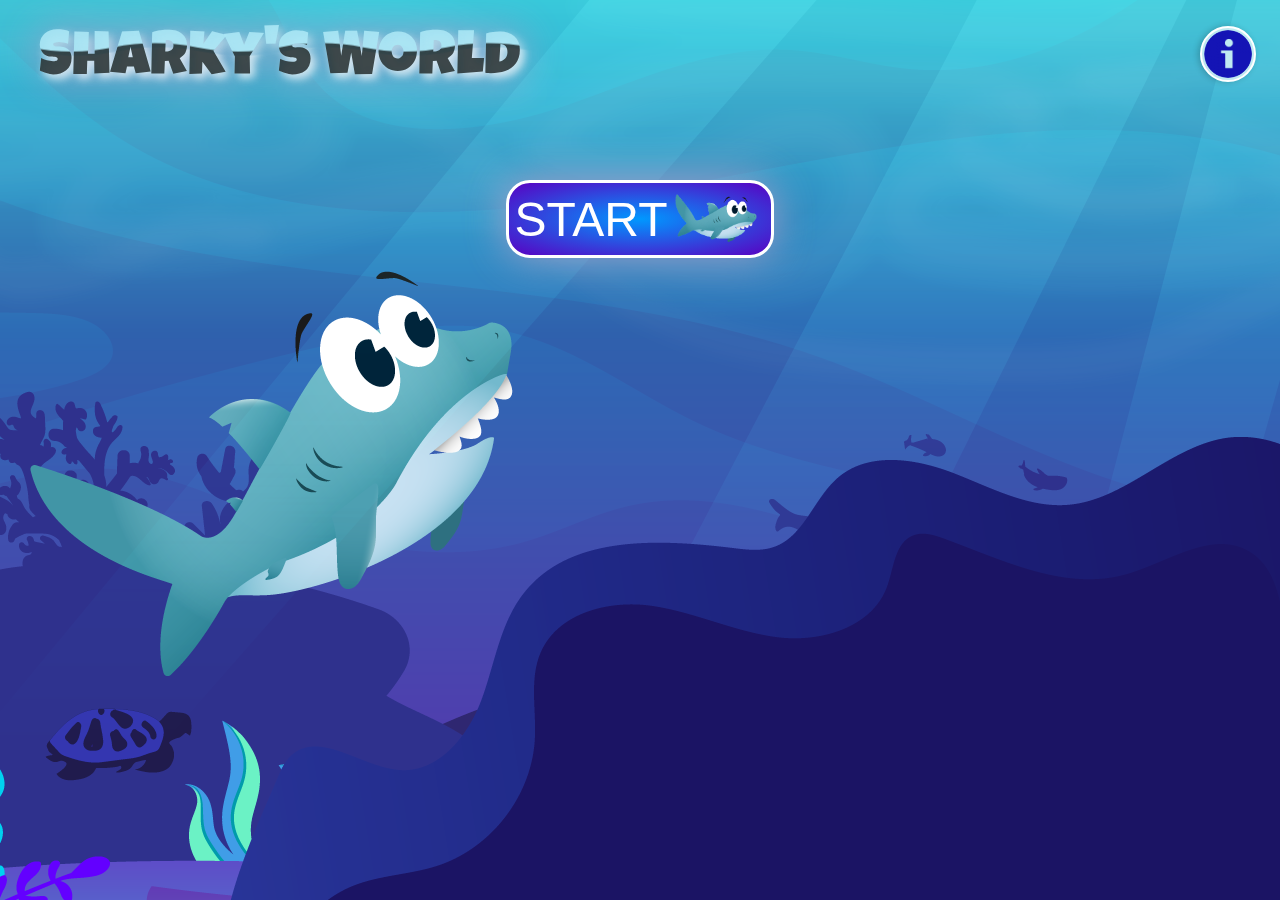
==== index.html @ f8c760bf "update" ====
<!DOCTYPE html>
<html lang="en">

<head>
    <meta charset="UTF-8">
    <meta http-equiv="X-UA-Compatible" content="IE=edge">
    <meta name="viewport" content="width=device-width, initial-scale=1.0">
    <title>Sharky</title>
    <!-- Style Libraries-->
    <link rel="stylesheet" href="./style.css">
    <!-- JSON -->
    <script src="./js/images_character.js"></script>
    <script src="./js/images_enemies.js"></script>
    <script src="./js/images_bar.js"></script>
    <!-- Models -->
    <script src="./models/drawable_object.class.js"></script>
    <script src="./models/moveble_object.class.js"></script>
    <script src="./models/statusbar_life.class.js"></script>
    <script src="./models/statusbar_coin.class.js"></script>
    <script src="./models/world.class.js"></script>
    <script src="./models/character.class.js"></script>
    <script src="./models/coins_object.class.js"></script>
    <script src="./models/keyboard.class.js"></script>
    <script src="./models/level.class.js"></script>
    <script src="./models/background_objects/background_object.class.js"></script>
    <script src="./models/background_objects/sunlight.class.js"></script>
    <script src="./models/background_objects/barrier_horizontal.class.js"></script>
    <script src="./models/background_objects/barrier_vertikal.class.js"></script>
    <script src="./models/enemies/fish_puffer_red.class.js"></script>
    <script src="./models/enemies/fish_puffer_green.class.js"></script>
    <script src="./models/enemies/jelly_dangerous.class.js"></script>
    <script src="./models/enemies/jelly_regular.class.js"></script>
    <script src="./models/enemies/endboss.class.js"></script>
    <script src="./models/bubble_object.class.js"></script>
    <script src="./models/life_object.class.js"></script>
    <!-- JavaScript Libraries -->
    <script src="./levels/level1.js"></script>
    <script src="./js/game.js"></script>
</head>

<body>
    <div id="start-page">
        <img onclick="RulesModal()" class="rules-img" src="./img/rules.png">
        <!-- HEADER ANIMATION -->
        <svg viewbox="0 0 300 20">
            <defs>
                <linearGradient id="gradient">
                    <stop color="#000" />
                </linearGradient>
                <pattern id="wave" x="0" y="-0.5" width="100%" height="100%" patternUnits="userSpaceOnUse">
                    <path id="wavePath" d="M-40 9 Q-30 7 -20 9 T0 9 T20 9 T40 9 T60 9 T80 9 T100 9 T120 9 V20 H-40z"
                        mask="url(#mask)" fill="url(#gradient)">
                        <animateTransform attributeName="transform" begin="0s" dur="1.5s" type="translate" from="0,0"
                            to="40,0" repeatCount="indefinite" />
                    </path>
                </pattern>
            </defs>
            <text text-anchor="middle" x="60" y="15" font-size="15" fill="#abe7f5" fill-opacity="0.9"> Sharky's
                World</text>
            <text text-anchor="middle" x="60" y="15" font-size="15" fill="url(#wave)" fill-opacity="0.7">Sharky's
                World</text>
        </svg>
        <!-- HEADER ANIMATION END-->

        <button class="start-btn" onclick="loadGame()">
            <div class="start-btn-box">
                <span>START</span>
                <img src="./img/sharkie/idle/Prewiew.gif">
            </div>
        </button>

        <!-- INSTRUCTION -->
        <div class="popUpBox" id="popUpBox">
            <div class="popUpWindow">
                <img onclick="RulesModal()" class="rules-img close-btn-height" src="./img/close.png">
                <h2 class="instruction">Instruction</h2>
                <div class="key-rules">
                    <div class="rule">
                        <div class="key-rules-box">
                            <img class="rules-coin" src="./img/marcadores/coins/3.png">
                            <span>Collect min. 5 coins <br> to attack with Bubble</span>
                        </div>
                        <div class="key-rules-box">
                            <img class="rules-heart" src="./img/heart.png">
                            <span>Collect the hearts <br> to heal you</span>
                        </div>
                    </div>

                    <div class="rule">
                        <div class="key-rules-box margin-16">
                            <img class="key-arrow" src="./img/botones/key/arrow keys.png">
                            <img class="key-rules-img" src="./img/sharkie/swim/swimm.gif">
                        </div>
                        <div class="key-rules-box margin-16">
                            <img class="key-D" src="./img/botones/key/D key.png">
                            <img class="key-rules-img"
                                src="./img/sharkie/attack/bubble_trap/op1_with_bubble/Preview.gif">
                        </div>
                        <div class="key-rules-box">
                            <img class="key-space" src="./img/botones/key/Space Bar key.png">
                            <img class="key-rules-img" src="./img/sharkie/attack/fin_slap/PreviewOP2.gif">
                        </div>
                    </div>

                    <h2 class="enemies-header">ENEMIES</h2>
                    <div class="rule">
                        <div class="key-rules-box bg-white">
                            <img class="enemie-rules-img-80 margin-48" src="./img/enemy/jelly_fish/jelly.gif">
                            <img class="enemie-rules-img-80 margin-48"
                                src="./img/enemy/puffer_fish/bubbleeswim/Preview.gif">
                            <img class="enemie-rules-img" src="./img/enemy/final_enemy/Preview.gif">
                        </div>
                    </div>
                </div>
            </div>
        </div>
        <!-- INSTRUCTION END -->
    </div>
    <!-- START-PAGE END -->

    <!-- GAME-CONTAINER -->
    <div id="game" class="d-none">
        <a href="index.html" id="lobby-btn" class="d-none"> <button title="Back to Home" class="lobby">LOBBY</button>
        </a>
        <img id="info-btn-close" onclick="closeHelpInfo()" title="Close" src="./img/close.png">
        <img id="info-btn-open" class="d-none" onclick="showHelpInfo()" title="Info" src="./img/help.png">

        <!-- INFO-BAR IN GAME -->
        <div id="infobar">
            <div class="music-box" onmouseover="showMusicSet()" onmouseout="hideMusicSet()">
                <img src="./img/music.png">
                <audio loop class="audio d-none" id="audio" src="./audio/background.mp3" controls></audio>
            </div>

            <div onclick="fullScreenModus()" class="fullscreen-box" onmouseover="showFullscreenName()"
                onmouseout="hideFullscreenName()">
                <img id="fullscreenChange" class="fullscreen-img" src="./img/fullscreen.png">
                <span id="fullscreen-span" class="d-none">Fullscreen</span>
            </div>

            <div class="info-box margin-8">
                <img class="info-coin" src="./img/marcadores/coins/3.png">
                <span>Collect min. 5 coins <br> to attack with Bubble</span>
            </div>

            <div class="info-box margin-8">
                <img class="info-key-arrow" src="./img/botones/key/arrow keys.png">
                <img class="info-img" src="./img/sharkie/swim/swimm.gif">
            </div>

            <div class="info-box margin-8">
                <img class="info-key-D" src="./img/botones/key/D key.png">
                <img class="info-img" src="./img/sharkie/attack/bubble_trap/op1_with_bubble/Preview.gif">
            </div>

            <div class="info-box">
                <img class="info-key-space" src="./img/botones/key/Space Bar key.png">
                <img class="info-img" src="./img/sharkie/attack/fin_slap/PreviewOP2.gif">
            </div>
        </div>
        <!-- INFO-BAR IN GAME END-->

        <canvas id="canvas" width="720px" height="480px">
            <!-- Bei canvas muss die width/height immer inline geschrieben werden, nicht in style.css -->
        </canvas>
    </div>
    <!-- GAME-CONTAINER END-->

    <div id="gameover-img" class="d-none gameover-img">
        <img src="./img/botones/titles/game_over/Recurso 11.png">
        <audio class="d-none" id="audio-gameover" src="./audio/gameover.mp3"></audio>
    </div>

    <div id="gamewin-img" class="d-none gameover-img">
        <img src="./img/botones/titles/you_win/Mesa de trabajo 1.png">
        <audio class="d-none" id="audio-gamewin" src="./audio/win.mp3"></audio>
    </div>
</body>

</html>
---- style.css ----
@font-face {
    font-family: 'luckiest_guy';
    src: url('fonts/luckiest_guy_regular.ttf')
    format('truetype') 
}

body {
    display: flex;
    flex-direction: column;
    align-items: center;
    justify-content: center;
    min-height: 100vh;
    margin: 0;
    background-image: url('img/background/water_bg.jpg');
    font-family: 'luckiest_guy', Arial, Helvetica, sans-serif;
}

.d-none {
    display: none !important;
}

.margin-16 {
    margin-right: 16px;
}

.margin-8 {
    margin-right: 8px;
}

.margin-48 {
    margin-right: 48px;
}

.bg-white {
    background: white !important;
} 

canvas {
    border: 6px solid white;
    box-shadow: -2px 0px 6px 0px rgb(0, 0, 0, 0.2);
    border-radius: 10px;
    margin-top: 40px;
}

/* START-PAGE */

.rules-img {
    padding: 2px;
    background: #ffffffa6;
    border-radius: 100%;
    border: 2px solid white;
    position: absolute;
    top: 26px;
    right: 24px;
    height: 48px;
    box-shadow: -2px 0px 6px 0px rgb(0, 0, 0, 0.2);
    z-index: 1;
}

#start-page {
    display: flex;
    flex-direction: column;
    align-items: center;
    min-height: 100vh;
    min-width: 100vw;
    background-image: url('img/background/Mesa de trabajo 1.png');
    background-position: top;
}

.start-btn-box {
    display: flex;
    align-items: center;
    justify-content: center;
    height: 70px;
}

.start-btn-box img {
    width: 150px;
    margin-right: -26px;
    margin-left: -26px;
}

.start-btn {
    background: radial-gradient(rgb(0 152 255), rgb(90 0 193));
    font-size: 48px;
    color: white;
    border-radius: 24px;
    border: 3px solid white;
    filter: drop-shadow(0px 0px 20px #9e9ec9);
    position: absolute;
    top: 20%;
}

.start-btn:hover, .rules-img:hover {
    cursor: pointer;
    transform: scale(1.1);
    transition: 225ms ease-in-out;
}

svg {
    margin-left: 30px;
    margin-top: 12px;
    text-shadow: 4px 4px 8px rgb(255 255 255 / 45%);
    filter: drop-shadow(0px 0px 20px  #9e9ec9); 
}


/* START-PAGE END*/

/* MODAL POPUP BOX - INSTRUCTION */

#popUpBox {
    display: none;
    justify-content: center;
    align-items: center;
    position: absolute;
    left: 0;
    top: 0;
    height: 100%;
    width: 100%;
    background-color: rgb(203 200 200 / 60%);
    z-index: 9999;
}
  
.popUpWindow {
    background: radial-gradient(rgb(201 193 220), rgb(90 0 193));
    box-shadow: 0 0 10px black;
    border-radius: 10px;
    position: absolute;
    top: 50%;
    left: 50%;
    transform: translate(-50%, -50%);
    z-index: 9999;
    padding-left: 8px;
    padding-right: 8px;
    overflow-y: overlay;
    text-align: center;
}
  
#popUpBox span {
    color: white;
    font-size: 18px;
    display: block;
}
  
#popUpBox h1 {
    color: white;
}
  
.popUpMargin {
    margin-right: 12px;
}

.close-btn-height {
    height: 28px !important;
}

.instruction {
    color: white;
    margin-top: 36px;
    font-size: 52px;
}

.key-rules-box {
    display: flex;
    justify-content: space-around;
    align-items: center;
    margin-bottom: 36px;
    padding: 8px;
    border: 2px solid white;
    border-radius: 24px;
    max-width: 500px;
    background: rgb(13 13 25 / 24%);
}

.rule {
    display: flex;
    justify-content: space-around;
}

.key-rules-img {
    height: 120px;
    width: 120px;
    margin-top: -25px;
}

.key-arrow {
    height: 70px;
    width: 120px;
}

.key-D {
    height: 60px;
    width: 60px;
}

.key-space {
    height: 40px;
    width: 160px;
}

.rules-coin {
    height: 60px;
    width: 60px;
    margin-right: 12px;
}

.rules-heart {
    height: 40px;
    width: 40px;
    margin-right: 12px;
    margin-left: 6px;
}

.enemies-header {
    font-size: 36px;
    color: white;
}

.enemie-rules-img-80 {
    height: 80px;
    width: 80px; 
}

.enemie-rules-img {
    height: 120px;
    width: 120px; 
}

/* MODAL POPUP BOX END */

/* INFO-BAR */

.lobby {
    position: absolute;
    top: 24px;
    left: 24px;
    background: radial-gradient(rgb(14 171 214), rgb(11 30 172 / 74%));
    font-size: 24px;
    color: white;
    padding: 12px;
    border-radius: 24px;
    border: 1px solid white;
}

.lobby:hover {
    cursor: pointer;
    transform: scale(1.1);
    transition: 225ms ease-in-out;
}

#info-btn-open,  #info-btn-close {
    padding: 2px;
    background: #ffffffa6;
    border-radius: 100%;
    border: 2px solid white;
    position: absolute;
    top: 16px;
    right: 24px;
    z-index: 1;
    height: 48px;
    box-shadow: -2px 0px 6px 0px rgb(0, 0, 0, 0.2);
}

#info-btn-close {
    height: 24px;
    top: 12px !important;
    right: 12px !important;
}

#restart-btn {
    position: absolute;
    top: 16px;
    right: 100px;
    padding: 2px;
    background: #ffffffa6;
    border-radius: 100%;
    z-index: 1;
    border: 2px solid white;
    height: 52px;
    box-shadow: -2px 0px 6px 0px rgb(0, 0, 0, 0.2);
}

#info-btn-open:hover, #info-btn-close:hover, #restart-btn:hover, .fullscreen-box:hover {
    cursor: pointer;
    background-color: white;
}

#infobar {
    display: flex;
    align-items: center;
    justify-content: center;
    padding: 8px;
    background: radial-gradient(rgb(193 218 225 / 55%), rgb(11 30 172 / 74%));
    margin-bottom: -30px;
    position: absolute;
    top: 0;
    right: 0;
    width: calc(100% - 16px);
    box-shadow: -2px 0px 6px 0px rgb(0, 0, 0, 0.2);
}

.fullscreen-box {
    top: 72px !important;
}

.fullscreen-box span {
    margin-left: 8px;
}

.music-box, .fullscreen-box {
    position: absolute;
    left: 16px;
    top: 24px;
    display: flex;
    justify-content: center;
    align-items: center;
    border: 2px solid white;
    border-radius: 24px;
    padding: 6px;
    background: #ffffff94;
}

.music-box audio {
    height: 24px;
    width: 220px;
    margin-left: 4px;
}

.music-box img, .fullscreen-img {
    height: 18px;
}

.music-box img:hover {
    cursor: pointer;
}

.info-coin {    
    margin-top: -12px;
    height: 50px;
    width: 50px;
}

.info-key-arrow {
    height: 50px;
    width: 75px;
    margin-bottom: -40px;
}

.info-key-D {
    height: 40px;
    width: 40px;
    margin-bottom: -30px;
    margin-top: 12px;
}

.info-key-space {
    height: 30px;
    width: 120px;
    margin-bottom: -30px;
    margin-top: 12px;
}

.info-img {
    height: 100px;
    width: 100px;
    margin-bottom: -20px;
}

.info-box {
    display: flex;
    flex-direction: column;
    justify-content: center;
    align-items: center;
    border: 2px solid white;
    border-radius: 24px;
    padding: 2px;
    background: #ffffff94;
    max-width: 170px;
    min-height: 100px;
}

.info-box span {
    font-size: 12px;
    text-align: center;
}

/* INFO-BAR END */

/* GAME OVER SCREEN */

.gameover-img {
    display: flex;
    justify-content: center;
    align-items: center;
    width: 50vw;
    height: 50vh;
}
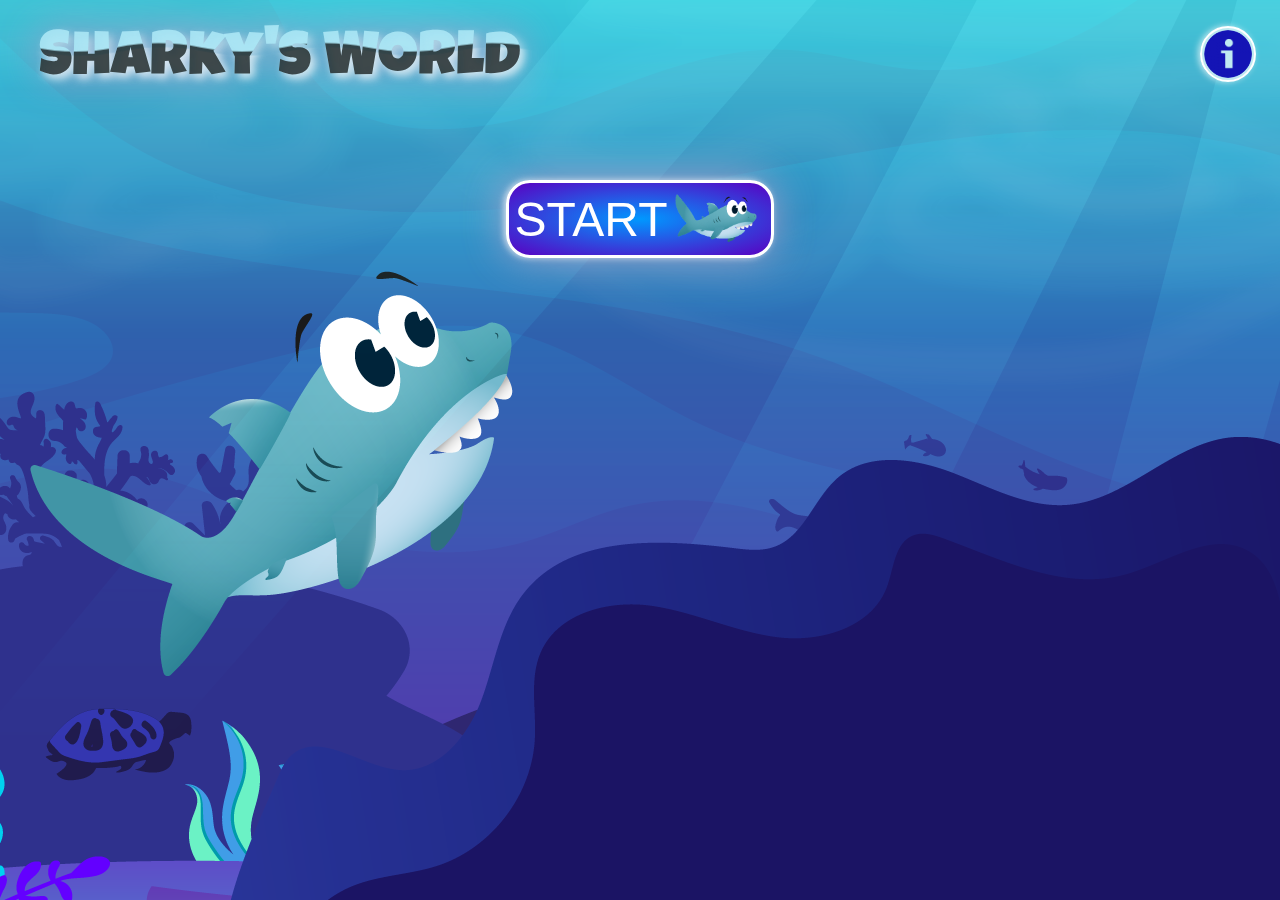
==== commit 2ad6aa0b: "new enemie, ner function" ====
--- a/index.html
+++ b/index.html
@@ -28,6 +28,7 @@
     <script src="./models/background_objects/barrier_vertikal.class.js"></script>
     <script src="./models/enemies/fish_puffer_red.class.js"></script>
     <script src="./models/enemies/fish_puffer_green.class.js"></script>
+    <script src="./models/enemies/fish_orange.class.js"></script>
     <script src="./models/enemies/jelly_dangerous.class.js"></script>
     <script src="./models/enemies/jelly_regular.class.js"></script>
     <script src="./models/enemies/endboss.class.js"></script>
--- a/style.css
+++ b/style.css
@@ -37,7 +37,7 @@
 
 canvas {
     border: 6px solid white;
-    box-shadow: -2px 0px 6px 0px rgb(0, 0, 0, 0.2);
+    box-shadow: -2px 0px 6px 0px #fdfdfdad;
     border-radius: 10px;
     margin-top: 40px;
 }
@@ -53,7 +53,7 @@
     top: 26px;
     right: 24px;
     height: 48px;
-    box-shadow: -2px 0px 6px 0px rgb(0, 0, 0, 0.2);
+    box-shadow: -2px 0px 6px 0px #fdfdfdad;
     z-index: 1;
 }
 
@@ -87,6 +87,7 @@
     border-radius: 24px;
     border: 3px solid white;
     filter: drop-shadow(0px 0px 20px #9e9ec9);
+    box-shadow: -2px 0px 6px 0px #fdfdfdad;
     position: absolute;
     top: 20%;
 }
@@ -124,7 +125,7 @@
   
 .popUpWindow {
     background: radial-gradient(rgb(201 193 220), rgb(90 0 193));
-    box-shadow: 0 0 10px black;
+    box-shadow: 0 0 10px #fdfdfdad;
     border-radius: 10px;
     position: absolute;
     top: 50%;
@@ -241,6 +242,7 @@
     padding: 12px;
     border-radius: 24px;
     border: 1px solid white;
+    box-shadow: -2px 0px 6px 0px #fdfdfdad;
 }
 
 .lobby:hover {
@@ -259,7 +261,7 @@
     right: 24px;
     z-index: 1;
     height: 48px;
-    box-shadow: -2px 0px 6px 0px rgb(0, 0, 0, 0.2);
+    box-shadow: -2px 0px 6px 0px #fdfdfdad;
 }
 
 #info-btn-close {
@@ -319,6 +321,7 @@
     border-radius: 24px;
     padding: 6px;
     background: #ffffff94;
+    box-shadow: -2px 0px 6px 0px #fdfdfdad;
 }
 
 .music-box audio {
@@ -378,6 +381,7 @@
     background: #ffffff94;
     max-width: 170px;
     min-height: 100px;
+    box-shadow: -2px 0px 6px 0px #fdfdfdad;
 }
 
 .info-box span {
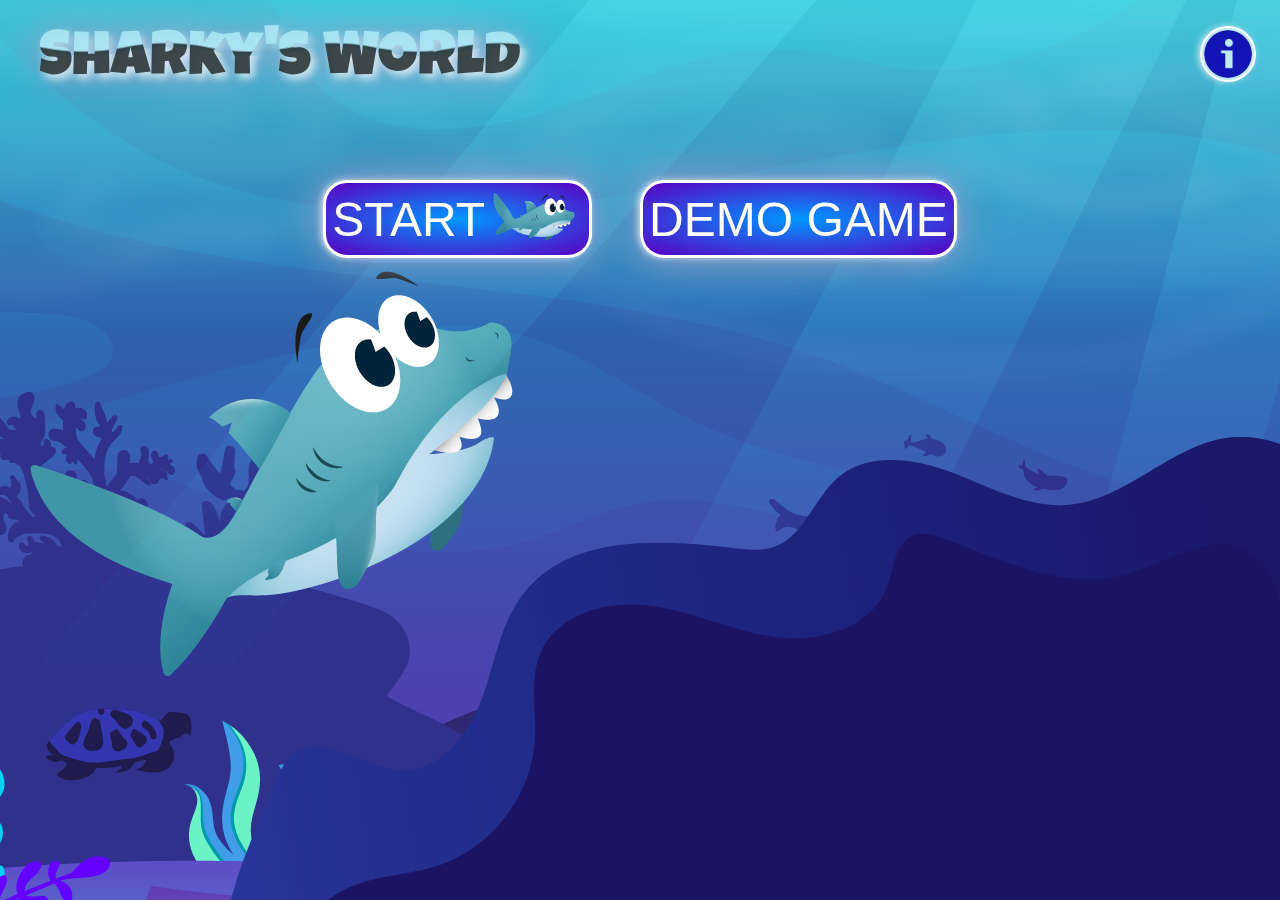
==== commit 375a9227: "demo video, optimation" ====
--- a/index.html
+++ b/index.html
@@ -24,8 +24,6 @@
     <script src="./models/level.class.js"></script>
     <script src="./models/background_objects/background_object.class.js"></script>
     <script src="./models/background_objects/sunlight.class.js"></script>
-    <script src="./models/background_objects/barrier_horizontal.class.js"></script>
-    <script src="./models/background_objects/barrier_vertikal.class.js"></script>
     <script src="./models/enemies/fish_puffer_red.class.js"></script>
     <script src="./models/enemies/fish_puffer_green.class.js"></script>
     <script src="./models/enemies/fish_orange.class.js"></script>
@@ -41,7 +39,7 @@
 
 <body>
     <div id="start-page">
-        <img onclick="RulesModal()" class="rules-img" src="./img/rules.png">
+        <img onclick="rulesModal()" class="rules-img" src="./img/rules.png">
         <!-- HEADER ANIMATION -->
         <svg viewbox="0 0 300 20">
             <defs>
@@ -62,18 +60,32 @@
                 World</text>
         </svg>
         <!-- HEADER ANIMATION END-->
+        <div class="start-page-btn">
+            <button class="start-btn margin-48" onclick="loadGame()">
+                <div class="start-btn-box">
+                    <span>START</span>
+                    <img src="./img/sharkie/idle/Prewiew.gif">
+                </div>
+            </button>
+    
+            <button class="demo-btn" onclick="showDemo()">
+                <div class="start-btn-box">
+                    <span>DEMO GAME</span>
+                </div>
+            </button>
+        </div>
 
-        <button class="start-btn" onclick="loadGame()">
-            <div class="start-btn-box">
-                <span>START</span>
-                <img src="./img/sharkie/idle/Prewiew.gif">
+        <div class="popUpBox" id="video-popUp">
+            <div class="video-popUpWindow">
+                <img onclick="showDemo()" class="close-video-img" src="./img/close.png">
+                <video src="./video/demo.mp4" controls></video>
             </div>
-        </button>
+        </div>
 
         <!-- INSTRUCTION -->
         <div class="popUpBox" id="popUpBox">
             <div class="popUpWindow">
-                <img onclick="RulesModal()" class="rules-img close-btn-height" src="./img/close.png">
+                <img onclick="rulesModal()" class="rules-img close-btn-height" src="./img/close.png">
                 <h2 class="instruction">Instruction</h2>
                 <div class="key-rules">
                     <div class="rule">
--- a/style.css
+++ b/style.css
@@ -57,6 +57,19 @@
     z-index: 1;
 }
 
+.close-video-img {
+    padding: 2px;
+    background: #ffffffa6;
+    border-radius: 100%;
+    border: 2px solid white;
+    position: absolute;
+    top: -75px;
+    right: -100px;
+    height: 48px;
+    box-shadow: -2px 0px 6px 0px #fdfdfdad;
+    z-index: 1; 
+}
+
 #start-page {
     display: flex;
     flex-direction: column;
@@ -67,6 +80,12 @@
     background-position: top;
 }
 
+.start-page-btn {
+    display: flex;
+    position: absolute;
+    top: 20%;
+}
+
 .start-btn-box {
     display: flex;
     align-items: center;
@@ -80,7 +99,7 @@
     margin-left: -26px;
 }
 
-.start-btn {
+.start-btn, .demo-btn {
     background: radial-gradient(rgb(0 152 255), rgb(90 0 193));
     font-size: 48px;
     color: white;
@@ -88,11 +107,9 @@
     border: 3px solid white;
     filter: drop-shadow(0px 0px 20px #9e9ec9);
     box-shadow: -2px 0px 6px 0px #fdfdfdad;
-    position: absolute;
-    top: 20%;
-}
-
-.start-btn:hover, .rules-img:hover {
+}
+
+.start-btn:hover, .rules-img:hover, .demo-btn:hover, .close-video-img:hover {
     cursor: pointer;
     transform: scale(1.1);
     transition: 225ms ease-in-out;
@@ -121,6 +138,23 @@
     width: 100%;
     background-color: rgb(203 200 200 / 60%);
     z-index: 9999;
+}
+
+#video-popUp {
+    display: none;
+    justify-content: center;
+    align-items: center;
+    position: absolute;
+    left: 0;
+    top: 0;
+    height: 100%;
+    width: 100%;
+    background-color: rgb(203 200 200 / 60%);
+    z-index: 9999;
+}
+
+#video-popUp video {
+    height: 480px;
 }
   
 .popUpWindow {
@@ -137,6 +171,16 @@
     overflow-y: overlay;
     text-align: center;
 }
+
+.video-popUpWindow {
+    box-shadow: 0 0 10px #fdfdfdad;
+    border-radius: 10px;
+    position: absolute;
+    top: 50%;
+    left: 50%;
+    transform: translate(-50%, -50%);
+    z-index: 9999;
+}
   
 #popUpBox span {
     color: white;
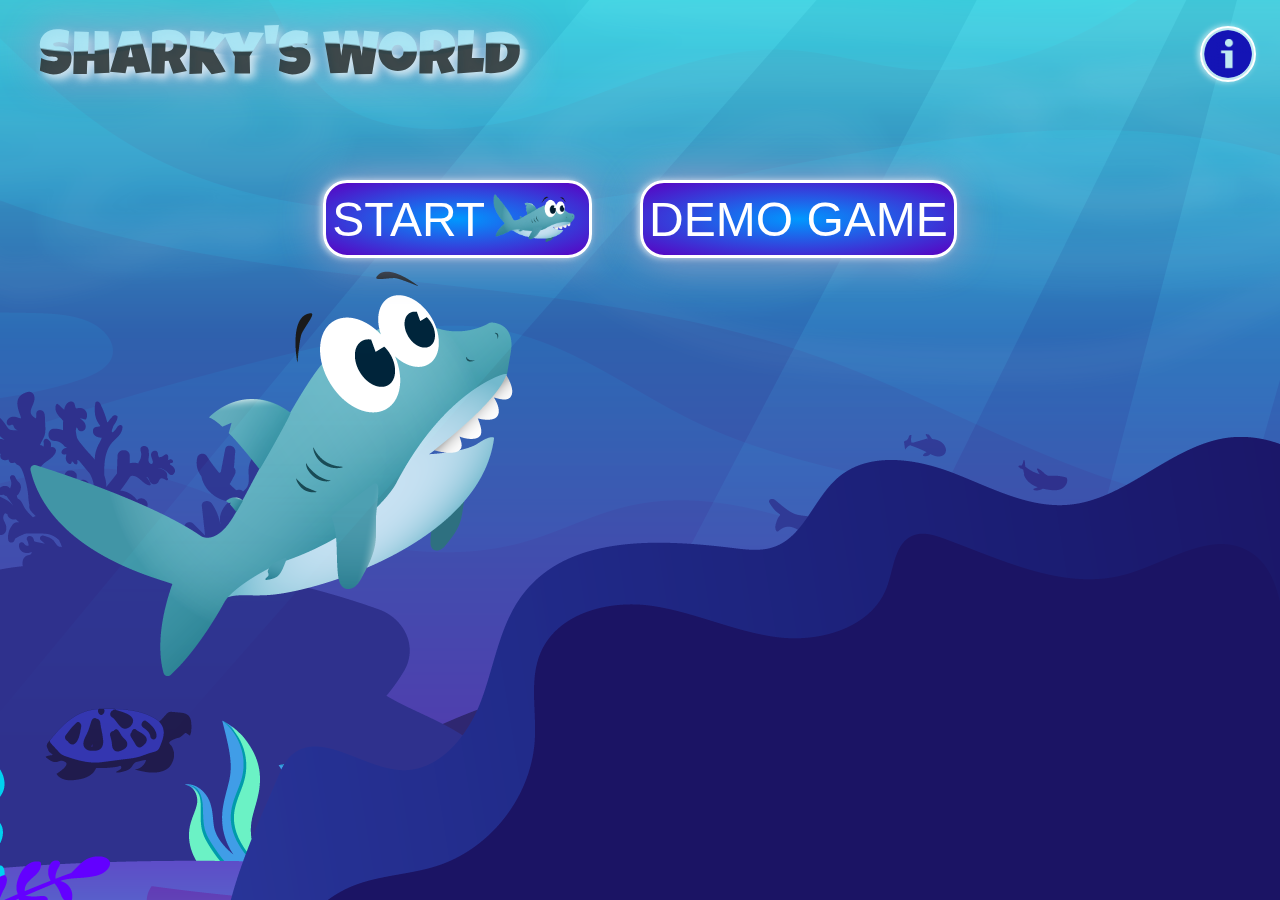
==== commit 39d27663: "split style" ====
--- a/index.html
+++ b/index.html
@@ -7,6 +7,7 @@
     <meta name="viewport" content="width=device-width, initial-scale=1.0">
     <title>Sharky</title>
     <!-- Style Libraries-->
+    <link rel="stylesheet" href="./start.css">
     <link rel="stylesheet" href="./style.css">
     <!-- JSON -->
     <script src="./js/images_character.js"></script>
--- a/start.css
+++ b/start.css
@@ -0,0 +1,269 @@
+body {
+    display: flex;
+    flex-direction: column;
+    align-items: center;
+    justify-content: center;
+    min-height: 100vh;
+    margin: 0;
+    background-image: url('img/background/water_bg.jpg');
+    font-family: 'luckiest_guy', Arial, Helvetica, sans-serif;
+}
+
+.d-none {
+    display: none !important;
+}
+
+.margin-16 {
+    margin-right: 16px;
+}
+
+.margin-8 {
+    margin-right: 8px;
+}
+
+.margin-48 {
+    margin-right: 48px;
+}
+
+.bg-white {
+    background: white !important;
+} 
+
+canvas {
+    border: 6px solid white;
+    box-shadow: -2px 0px 6px 0px #fdfdfdad;
+    border-radius: 10px;
+    margin-top: 40px;
+}
+
+/* START-PAGE */
+
+.rules-img {
+    padding: 2px;
+    background: #ffffffa6;
+    border-radius: 100%;
+    border: 2px solid white;
+    position: absolute;
+    top: 26px;
+    right: 24px;
+    height: 48px;
+    box-shadow: -2px 0px 6px 0px #fdfdfdad;
+    z-index: 1;
+}
+
+.close-video-img {
+    padding: 2px;
+    background: #ffffffa6;
+    border-radius: 100%;
+    border: 2px solid white;
+    position: absolute;
+    top: -75px;
+    right: -100px;
+    height: 48px;
+    box-shadow: -2px 0px 6px 0px #fdfdfdad;
+    z-index: 1; 
+}
+
+#start-page {
+    display: flex;
+    flex-direction: column;
+    align-items: center;
+    min-height: 100vh;
+    min-width: 100vw;
+    background-image: url('img/background/Mesa de trabajo 1.png');
+    background-position: top;
+}
+
+.start-page-btn {
+    display: flex;
+    position: absolute;
+    top: 20%;
+}
+
+.start-btn-box {
+    display: flex;
+    align-items: center;
+    justify-content: center;
+    height: 70px;
+}
+
+.start-btn-box img {
+    width: 150px;
+    margin-right: -26px;
+    margin-left: -26px;
+}
+
+.start-btn, .demo-btn {
+    background: radial-gradient(rgb(0 152 255), rgb(90 0 193));
+    font-size: 48px;
+    color: white;
+    border-radius: 24px;
+    border: 3px solid white;
+    filter: drop-shadow(0px 0px 20px #9e9ec9);
+    box-shadow: -2px 0px 6px 0px #fdfdfdad;
+}
+
+.start-btn:hover, .rules-img:hover, .demo-btn:hover, .close-video-img:hover {
+    cursor: pointer;
+    transform: scale(1.1);
+    transition: 225ms ease-in-out;
+}
+
+svg {
+    margin-left: 30px;
+    margin-top: 12px;
+    text-shadow: 4px 4px 8px rgb(255 255 255 / 45%);
+    filter: drop-shadow(0px 0px 20px  #9e9ec9); 
+}
+
+
+/* START-PAGE END*/
+
+/* MODAL POPUP BOX - INSTRUCTION */
+
+#popUpBox {
+    display: none;
+    justify-content: center;
+    align-items: center;
+    position: absolute;
+    left: 0;
+    top: 0;
+    height: 100%;
+    width: 100%;
+    background-color: rgb(203 200 200 / 60%);
+    z-index: 9999;
+}
+
+#video-popUp {
+    display: none;
+    justify-content: center;
+    align-items: center;
+    position: absolute;
+    left: 0;
+    top: 0;
+    height: 100%;
+    width: 100%;
+    background-color: rgb(203 200 200 / 60%);
+    z-index: 9999;
+}
+
+#video-popUp video {
+    height: 480px;
+}
+  
+.popUpWindow {
+    background: radial-gradient(rgb(201 193 220), rgb(90 0 193));
+    box-shadow: 0 0 10px #fdfdfdad;
+    border-radius: 10px;
+    position: absolute;
+    top: 50%;
+    left: 50%;
+    transform: translate(-50%, -50%);
+    z-index: 9999;
+    padding-left: 8px;
+    padding-right: 8px;
+    overflow-y: overlay;
+    text-align: center;
+}
+
+.video-popUpWindow {
+    box-shadow: 0 0 10px #fdfdfdad;
+    border-radius: 10px;
+    position: absolute;
+    top: 50%;
+    left: 50%;
+    transform: translate(-50%, -50%);
+    z-index: 9999;
+}
+  
+#popUpBox span {
+    color: white;
+    font-size: 18px;
+    display: block;
+}
+  
+#popUpBox h1 {
+    color: white;
+}
+  
+.popUpMargin {
+    margin-right: 12px;
+}
+
+.close-btn-height {
+    height: 28px !important;
+}
+
+.instruction {
+    color: white;
+    margin-top: 36px;
+    font-size: 52px;
+}
+
+.key-rules-box {
+    display: flex;
+    justify-content: space-around;
+    align-items: center;
+    margin-bottom: 36px;
+    padding: 8px;
+    border: 2px solid white;
+    border-radius: 24px;
+    max-width: 500px;
+    background: rgb(13 13 25 / 24%);
+}
+
+.rule {
+    display: flex;
+    justify-content: space-around;
+}
+
+.key-rules-img {
+    height: 120px;
+    width: 120px;
+    margin-top: -25px;
+}
+
+.key-arrow {
+    height: 70px;
+    width: 120px;
+}
+
+.key-D {
+    height: 60px;
+    width: 60px;
+}
+
+.key-space {
+    height: 40px;
+    width: 160px;
+}
+
+.rules-coin {
+    height: 60px;
+    width: 60px;
+    margin-right: 12px;
+}
+
+.rules-heart {
+    height: 40px;
+    width: 40px;
+    margin-right: 12px;
+    margin-left: 6px;
+}
+
+.enemies-header {
+    font-size: 36px;
+    color: white;
+}
+
+.enemie-rules-img-80 {
+    height: 80px;
+    width: 80px; 
+}
+
+.enemie-rules-img {
+    height: 120px;
+    width: 120px; 
+}
+
+/* MODAL POPUP BOX END */--- a/style.css
+++ b/style.css
@@ -3,276 +3,6 @@
     src: url('fonts/luckiest_guy_regular.ttf')
     format('truetype') 
 }
-
-body {
-    display: flex;
-    flex-direction: column;
-    align-items: center;
-    justify-content: center;
-    min-height: 100vh;
-    margin: 0;
-    background-image: url('img/background/water_bg.jpg');
-    font-family: 'luckiest_guy', Arial, Helvetica, sans-serif;
-}
-
-.d-none {
-    display: none !important;
-}
-
-.margin-16 {
-    margin-right: 16px;
-}
-
-.margin-8 {
-    margin-right: 8px;
-}
-
-.margin-48 {
-    margin-right: 48px;
-}
-
-.bg-white {
-    background: white !important;
-} 
-
-canvas {
-    border: 6px solid white;
-    box-shadow: -2px 0px 6px 0px #fdfdfdad;
-    border-radius: 10px;
-    margin-top: 40px;
-}
-
-/* START-PAGE */
-
-.rules-img {
-    padding: 2px;
-    background: #ffffffa6;
-    border-radius: 100%;
-    border: 2px solid white;
-    position: absolute;
-    top: 26px;
-    right: 24px;
-    height: 48px;
-    box-shadow: -2px 0px 6px 0px #fdfdfdad;
-    z-index: 1;
-}
-
-.close-video-img {
-    padding: 2px;
-    background: #ffffffa6;
-    border-radius: 100%;
-    border: 2px solid white;
-    position: absolute;
-    top: -75px;
-    right: -100px;
-    height: 48px;
-    box-shadow: -2px 0px 6px 0px #fdfdfdad;
-    z-index: 1; 
-}
-
-#start-page {
-    display: flex;
-    flex-direction: column;
-    align-items: center;
-    min-height: 100vh;
-    min-width: 100vw;
-    background-image: url('img/background/Mesa de trabajo 1.png');
-    background-position: top;
-}
-
-.start-page-btn {
-    display: flex;
-    position: absolute;
-    top: 20%;
-}
-
-.start-btn-box {
-    display: flex;
-    align-items: center;
-    justify-content: center;
-    height: 70px;
-}
-
-.start-btn-box img {
-    width: 150px;
-    margin-right: -26px;
-    margin-left: -26px;
-}
-
-.start-btn, .demo-btn {
-    background: radial-gradient(rgb(0 152 255), rgb(90 0 193));
-    font-size: 48px;
-    color: white;
-    border-radius: 24px;
-    border: 3px solid white;
-    filter: drop-shadow(0px 0px 20px #9e9ec9);
-    box-shadow: -2px 0px 6px 0px #fdfdfdad;
-}
-
-.start-btn:hover, .rules-img:hover, .demo-btn:hover, .close-video-img:hover {
-    cursor: pointer;
-    transform: scale(1.1);
-    transition: 225ms ease-in-out;
-}
-
-svg {
-    margin-left: 30px;
-    margin-top: 12px;
-    text-shadow: 4px 4px 8px rgb(255 255 255 / 45%);
-    filter: drop-shadow(0px 0px 20px  #9e9ec9); 
-}
-
-
-/* START-PAGE END*/
-
-/* MODAL POPUP BOX - INSTRUCTION */
-
-#popUpBox {
-    display: none;
-    justify-content: center;
-    align-items: center;
-    position: absolute;
-    left: 0;
-    top: 0;
-    height: 100%;
-    width: 100%;
-    background-color: rgb(203 200 200 / 60%);
-    z-index: 9999;
-}
-
-#video-popUp {
-    display: none;
-    justify-content: center;
-    align-items: center;
-    position: absolute;
-    left: 0;
-    top: 0;
-    height: 100%;
-    width: 100%;
-    background-color: rgb(203 200 200 / 60%);
-    z-index: 9999;
-}
-
-#video-popUp video {
-    height: 480px;
-}
-  
-.popUpWindow {
-    background: radial-gradient(rgb(201 193 220), rgb(90 0 193));
-    box-shadow: 0 0 10px #fdfdfdad;
-    border-radius: 10px;
-    position: absolute;
-    top: 50%;
-    left: 50%;
-    transform: translate(-50%, -50%);
-    z-index: 9999;
-    padding-left: 8px;
-    padding-right: 8px;
-    overflow-y: overlay;
-    text-align: center;
-}
-
-.video-popUpWindow {
-    box-shadow: 0 0 10px #fdfdfdad;
-    border-radius: 10px;
-    position: absolute;
-    top: 50%;
-    left: 50%;
-    transform: translate(-50%, -50%);
-    z-index: 9999;
-}
-  
-#popUpBox span {
-    color: white;
-    font-size: 18px;
-    display: block;
-}
-  
-#popUpBox h1 {
-    color: white;
-}
-  
-.popUpMargin {
-    margin-right: 12px;
-}
-
-.close-btn-height {
-    height: 28px !important;
-}
-
-.instruction {
-    color: white;
-    margin-top: 36px;
-    font-size: 52px;
-}
-
-.key-rules-box {
-    display: flex;
-    justify-content: space-around;
-    align-items: center;
-    margin-bottom: 36px;
-    padding: 8px;
-    border: 2px solid white;
-    border-radius: 24px;
-    max-width: 500px;
-    background: rgb(13 13 25 / 24%);
-}
-
-.rule {
-    display: flex;
-    justify-content: space-around;
-}
-
-.key-rules-img {
-    height: 120px;
-    width: 120px;
-    margin-top: -25px;
-}
-
-.key-arrow {
-    height: 70px;
-    width: 120px;
-}
-
-.key-D {
-    height: 60px;
-    width: 60px;
-}
-
-.key-space {
-    height: 40px;
-    width: 160px;
-}
-
-.rules-coin {
-    height: 60px;
-    width: 60px;
-    margin-right: 12px;
-}
-
-.rules-heart {
-    height: 40px;
-    width: 40px;
-    margin-right: 12px;
-    margin-left: 6px;
-}
-
-.enemies-header {
-    font-size: 36px;
-    color: white;
-}
-
-.enemie-rules-img-80 {
-    height: 80px;
-    width: 80px; 
-}
-
-.enemie-rules-img {
-    height: 120px;
-    width: 120px; 
-}
-
-/* MODAL POPUP BOX END */
 
 /* INFO-BAR */
 
@@ -443,5 +173,4 @@
     align-items: center;
     width: 50vw;
     height: 50vh;
-}
-
+}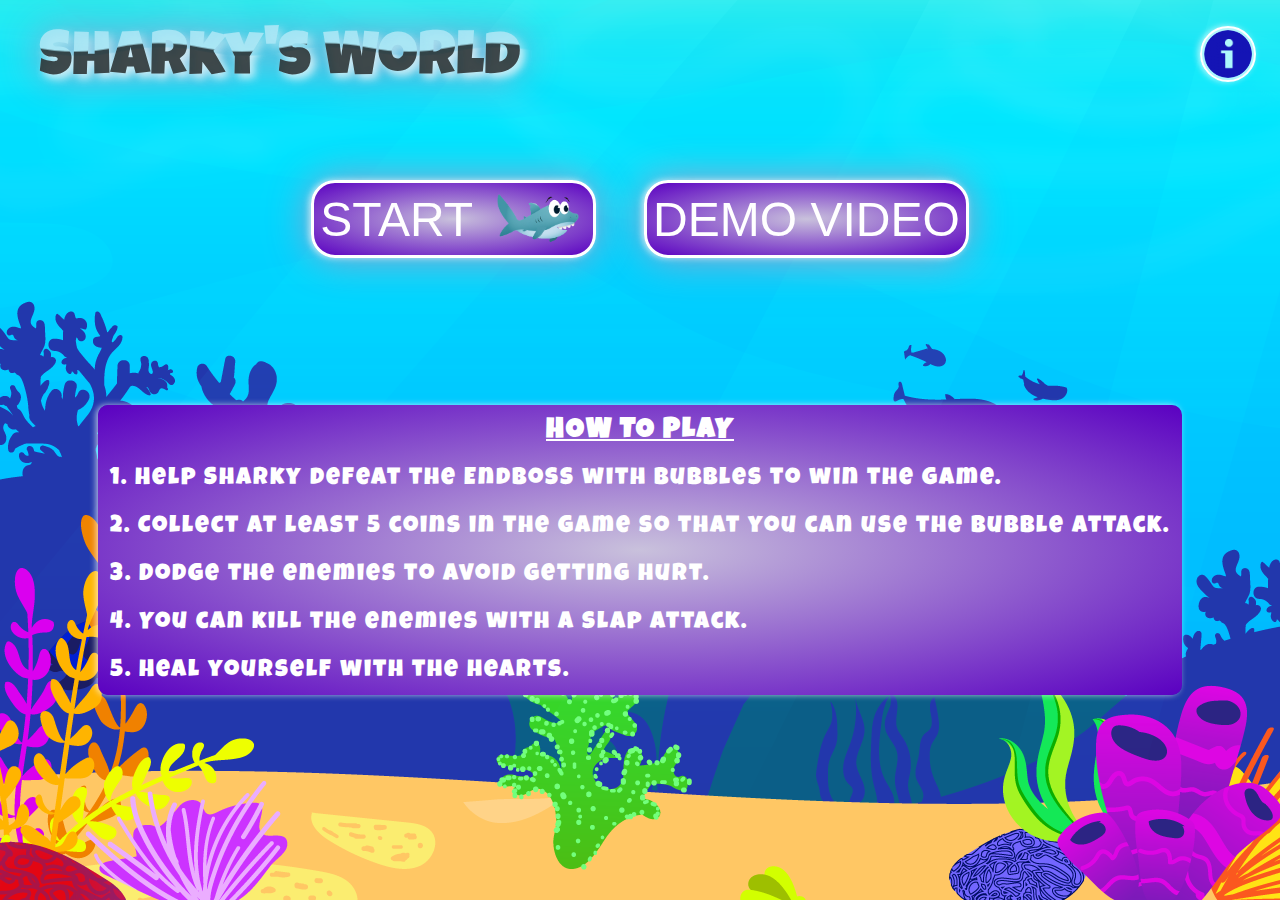
==== commit 72ca48a6: "game description, updates, style" ====
--- a/index.html
+++ b/index.html
@@ -6,7 +6,8 @@
     <meta http-equiv="X-UA-Compatible" content="IE=edge">
     <meta name="viewport" content="width=device-width, initial-scale=1.0">
     <title>Sharky</title>
-    <!-- Style Libraries-->
+    <!-- Style Libraries -->
+    <link rel="shortcut icon" href="./img/fish.png" type="image/x-icon">
     <link rel="stylesheet" href="./start.css">
     <link rel="stylesheet" href="./style.css">
     <!-- JSON -->
@@ -39,8 +40,11 @@
 </head>
 
 <body>
+    <!-- LOBBY -->
     <div id="start-page">
-        <img onclick="rulesModal()" class="rules-img" src="./img/rules.png">
+        <!-- INSTRUCTION BUTTON -->
+        <img title="Instruction" onclick="rulesModal()" class="rules-img" src="./img/rules.png">
+
         <!-- HEADER ANIMATION -->
         <svg viewbox="0 0 300 20">
             <defs>
@@ -60,7 +64,9 @@
             <text text-anchor="middle" x="60" y="15" font-size="15" fill="url(#wave)" fill-opacity="0.7">Sharky's
                 World</text>
         </svg>
-        <!-- HEADER ANIMATION END-->
+        <!-- HEADER ANIMATION END -->
+
+        <!-- START BUTTON AND DEMO GAME BUTTON -->
         <div class="start-page-btn">
             <button class="start-btn margin-48" onclick="loadGame()">
                 <div class="start-btn-box">
@@ -68,20 +74,36 @@
                     <img src="./img/sharkie/idle/Prewiew.gif">
                 </div>
             </button>
-    
+
             <button class="demo-btn" onclick="showDemo()">
                 <div class="start-btn-box">
-                    <span>DEMO GAME</span>
+                    <span>DEMO VIDEO</span>
                 </div>
             </button>
         </div>
-
+        <!-- START BUTTON AND DEMO GAME BUTTON END -->
+
+        <!-- GAME DESCRIPTION -->
+
+        <div class="game-description">
+            <h3>HOW TO PLAY</h3>
+            <span> 1. </span> <span> Help Sharky defeat the Endboss with bubbles to win the game. </span> <br> <br>
+            <span> 2. </span> <span> Collect at least 5 coins in the game so that you can use the bubble attack. </span> <br> <br>
+            <span> 3. </span> <span> Dodge the enemies to avoid getting hurt. </span> <br> <br>
+            <span> 4. </span> <span> You can kill the enemies with a slap attack. </span> <br> <br>
+            <span> 5. </span> <span> Heal yourself with the hearts. </span>
+            
+        </div>
+        <!-- GAME DESCRIPTION -->
+      
+        <!-- DEMO VIDEO -->
         <div class="popUpBox" id="video-popUp">
             <div class="video-popUpWindow">
                 <img onclick="showDemo()" class="close-video-img" src="./img/close.png">
                 <video src="./video/demo.mp4" controls></video>
             </div>
         </div>
+        <!-- DEMO VIDEO END -->
 
         <!-- INSTRUCTION -->
         <div class="popUpBox" id="popUpBox">
@@ -130,7 +152,7 @@
         </div>
         <!-- INSTRUCTION END -->
     </div>
-    <!-- START-PAGE END -->
+    <!-- LOBBY END -->
 
     <!-- GAME-CONTAINER -->
     <div id="game" class="d-none">
@@ -172,21 +194,26 @@
                 <img class="info-img" src="./img/sharkie/attack/fin_slap/PreviewOP2.gif">
             </div>
         </div>
-        <!-- INFO-BAR IN GAME END-->
-
+        <!-- INFO-BAR IN GAME END -->
+
+        <!-- GAME SCREEN -->
         <canvas id="canvas" width="720px" height="480px">
             <!-- Bei canvas muss die width/height immer inline geschrieben werden, nicht in style.css -->
         </canvas>
-    </div>
-    <!-- GAME-CONTAINER END-->
-
+        <!-- GAME SCREEN END -->
+
+    </div>
+    <!-- GAME-CONTAINER END -->
+
+    <!-- GAME OVER SCREEN -->
     <div id="gameover-img" class="d-none gameover-img">
         <img src="./img/botones/titles/game_over/Recurso 11.png">
         <audio class="d-none" id="audio-gameover" src="./audio/gameover.mp3"></audio>
     </div>
 
+    <!-- WIN SCREEN -->
     <div id="gamewin-img" class="d-none gameover-img">
-        <img src="./img/botones/titles/you_win/Mesa de trabajo 1.png">
+        <img class="win-img" src="./img/botones/titles/you_win/Mesa de trabajo 1.png">
         <audio class="d-none" id="audio-gamewin" src="./audio/win.mp3"></audio>
     </div>
 </body>
--- a/start.css
+++ b/start.css
@@ -5,7 +5,7 @@
     justify-content: center;
     min-height: 100vh;
     margin: 0;
-    background-image: url('img/background/water_bg.jpg');
+    background-image: url('./img/background/water_bg.jpg');
     font-family: 'luckiest_guy', Arial, Helvetica, sans-serif;
 }
 
@@ -70,8 +70,8 @@
     align-items: center;
     min-height: 100vh;
     min-width: 100vw;
-    background-image: url('img/background/Mesa de trabajo 1.png');
-    background-position: top;
+    background-image: url('./img/background/legacy/Light/1.png');
+    background-position: center;
 }
 
 .start-page-btn {
@@ -90,11 +90,12 @@
 .start-btn-box img {
     width: 150px;
     margin-right: -26px;
-    margin-left: -26px;
+    margin-left: -10px;
 }
 
 .start-btn, .demo-btn {
-    background: radial-gradient(rgb(0 152 255), rgb(90 0 193));
+    /* background: radial-gradient(rgb(0 152 255), rgb(90 0 193)); */
+    background: radial-gradient(rgb(201 193 220), rgb(90 0 193));
     font-size: 48px;
     color: white;
     border-radius: 24px;
@@ -116,6 +117,24 @@
     filter: drop-shadow(0px 0px 20px  #9e9ec9); 
 }
 
+.game-description {
+    position: absolute;
+    top: 45%;
+    font-size: 24px;
+    color: white;
+    padding: 12px;
+    background: radial-gradient(rgb(201 193 220), rgb(90 0 193));
+    border-radius: 10px;
+    box-shadow: -2px 0px 6px 0px #fdfdfdad;
+    letter-spacing: 2px;
+}
+
+.game-description h3 {
+    margin-top: 0px;
+    margin-bottom: 22px;
+    text-align: center;
+    text-decoration: underline;
+}
 
 /* START-PAGE END*/
 
@@ -149,6 +168,8 @@
 
 #video-popUp video {
     height: 480px;
+    border: 5px solid #3c54fe;
+    border-radius: 10px;
 }
   
 .popUpWindow {
@@ -167,7 +188,6 @@
 }
 
 .video-popUpWindow {
-    box-shadow: 0 0 10px #fdfdfdad;
     border-radius: 10px;
     position: absolute;
     top: 50%;
@@ -253,6 +273,7 @@
 
 .enemies-header {
     font-size: 36px;
+    margin: 6px;
     color: white;
 }
 
--- a/style.css
+++ b/style.css
@@ -173,4 +173,9 @@
     align-items: center;
     width: 50vw;
     height: 50vh;
+}
+
+.win-img {
+    height: 480px;
+    width: 720px;
 }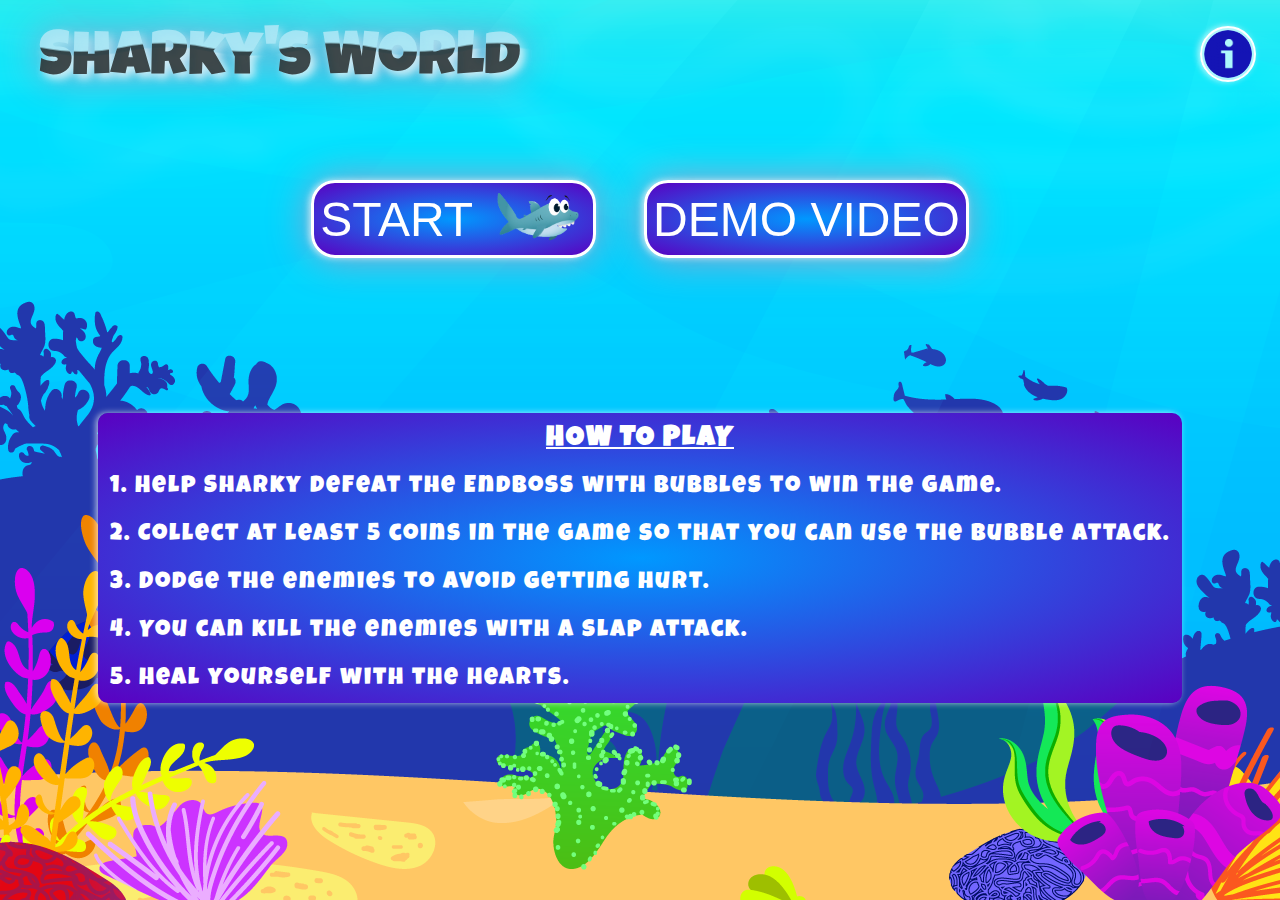
==== commit 41f80e52: "start responsive version" ====
--- a/index.html
+++ b/index.html
@@ -36,6 +36,7 @@
     <script src="./models/life_object.class.js"></script>
     <!-- JavaScript Libraries -->
     <script src="./levels/level1.js"></script>
+    <script src="./js/keyboard_events.js"></script>
     <script src="./js/game.js"></script>
 </head>
 
@@ -45,6 +46,7 @@
         <!-- INSTRUCTION BUTTON -->
         <img title="Instruction" onclick="rulesModal()" class="rules-img" src="./img/rules.png">
 
+        <h1 class="mobile-header">SHARKY'S WORLD</h1>
         <!-- HEADER ANIMATION -->
         <svg viewbox="0 0 300 20">
             <defs>
@@ -108,7 +110,7 @@
         <!-- INSTRUCTION -->
         <div class="popUpBox" id="popUpBox">
             <div class="popUpWindow">
-                <img onclick="rulesModal()" class="rules-img close-btn-height" src="./img/close.png">
+                <img onclick="rulesModal()" class="rules-img close-btn-height top-6" src="./img/close.png">
                 <h2 class="instruction">Instruction</h2>
                 <div class="key-rules">
                     <div class="rule">
@@ -140,7 +142,7 @@
 
                     <h2 class="enemies-header">ENEMIES</h2>
                     <div class="rule">
-                        <div class="key-rules-box bg-white">
+                        <div class="key-rules-box bg-white enemies-box-width">
                             <img class="enemie-rules-img-80 margin-48" src="./img/enemy/jelly_fish/jelly.gif">
                             <img class="enemie-rules-img-80 margin-48"
                                 src="./img/enemy/puffer_fish/bubbleeswim/Preview.gif">
@@ -202,6 +204,14 @@
         </canvas>
         <!-- GAME SCREEN END -->
 
+        <div class="mobil-keys">
+            <img id="btn-left" src="./img/keys/left.png">
+            <img id="btn-right" src="./img/keys/right.png">
+            <img id="btn-up" src="./img/keys/up.png">
+            <img id="btn-down" src="./img/keys/down.png">
+            <img id="btn-attack" class="bubble-key-img" src="./img/sharkie/attack/bubble_trap/op1_with_bubble/7.png">
+        </div>
+
     </div>
     <!-- GAME-CONTAINER END -->
 
--- a/start.css
+++ b/start.css
@@ -38,6 +38,17 @@
 
 /* START-PAGE */
 
+.mobile-header {
+    display: none;
+    position: absolute;
+    left: 10px;
+    color: white;
+    font-size: 42px;
+    letter-spacing: 2px;
+    text-shadow: 4px 4px 8px rgba(0, 0, 0, 0.1);
+    filter: drop-shadow(0px 0px 20px  #9e9ec9);  
+}
+
 .rules-img {
     padding: 2px;
     background: #ffffffa6;
@@ -94,8 +105,7 @@
 }
 
 .start-btn, .demo-btn {
-    /* background: radial-gradient(rgb(0 152 255), rgb(90 0 193)); */
-    background: radial-gradient(rgb(201 193 220), rgb(90 0 193));
+    background: radial-gradient(rgb(0 152 255), rgb(90 0 193));
     font-size: 48px;
     color: white;
     border-radius: 24px;
@@ -111,6 +121,7 @@
 }
 
 svg {
+    display: block;
     margin-left: 30px;
     margin-top: 12px;
     text-shadow: 4px 4px 8px rgb(255 255 255 / 45%);
@@ -123,10 +134,11 @@
     font-size: 24px;
     color: white;
     padding: 12px;
-    background: radial-gradient(rgb(201 193 220), rgb(90 0 193));
+    background: radial-gradient(rgb(0 152 255), rgb(90 0 193));
     border-radius: 10px;
     box-shadow: -2px 0px 6px 0px #fdfdfdad;
     letter-spacing: 2px;
+    margin: 8px
 }
 
 .game-description h3 {
@@ -218,6 +230,8 @@
     color: white;
     margin-top: 36px;
     font-size: 52px;
+    margin-left: 8px;
+    margin-right: 8px;
 }
 
 .key-rules-box {
--- a/style.css
+++ b/style.css
@@ -178,4 +178,174 @@
 .win-img {
     height: 480px;
     width: 720px;
+}
+
+canvas {
+    display: block;
+}
+
+.mobil-keys {
+    max-width: 720px;
+    max-height: 70px;
+    display: none;
+    justify-content: space-around;
+    align-items: center;
+    background: #FFC764;
+}
+
+.mobil-keys img {
+    margin-bottom: 20px;
+}
+
+.mobil-keys img:hover {
+    cursor: pointer;
+}
+
+.bubble-key-img {
+    height: 150px;
+    margin-top: -28px;
+}
+
+@media (max-width: 850px) {
+    .rule {
+        flex-direction: column;
+        align-items: center;
+    }
+
+    .popUpWindow {
+        top: 50%;
+        max-height: 75%;
+        border-radius: 0;
+    }
+
+    .top-6 {
+        top: 6px;
+    }
+
+    .key-rules-box {
+        flex-direction: column;
+        justify-content: center;
+    }
+
+    .key-rules-box img {
+        margin-right: 0 !important;
+    }
+
+    .instrution {
+        margin-right: 16px;
+    }
+}
+
+@media (max-width: 700px) {
+    svg {
+        display: none;
+    }
+
+    .rules-img {
+        right: 12px;
+    }
+
+    .mobile-header {
+        display: block;
+        top: 50px;
+    }
+
+    .start-page-btn {
+        flex-direction: column;
+        align-items: center;
+    }
+
+    .start-btn {
+        margin-right: 0 !important;
+        margin-bottom: 8px;
+    }
+
+    .game-description {
+        font-size: 18px;
+        padding: 4px;
+        margin: 2px;
+    }
+}
+
+@media (max-width: 400px) {
+    .mobile-header {
+        font-size: 32px;
+    }
+
+    .rules-img {
+        top: 12px;
+    }
+
+    .start-btn, .demo-btn {
+        font-size: 36px;
+    }
+
+    .game-description {
+        letter-spacing: 0;
+    }
+}
+
+@media (max-width: 350px) {
+
+    .game-description {
+        font-size: 14px;
+    }
+
+    .start-btn, .demo-btn {
+        font-size: 28px;
+    }
+
+    .start-btn-box img {
+        width: 120px;
+    }
+
+    .instruction {
+        font-size: 40px;
+    }
+}
+
+
+/* GAME CANVAS */
+@media only screen and (max-width: 720px) {
+    canvas {
+        width: 100%;
+        border: none;
+        box-shadow: none;
+        border-radius: 0;
+        margin-top: 0;
+    }
+
+    #lobby-btn {
+        display: none;
+    }
+
+    #info-btn-open {
+        display: none;
+    }
+
+    .mobil-keys {
+        display: flex;
+    }
+
+    #infobar {
+        display: none;
+    }
+
+    #info-btn-close {
+        display: none;
+    }
+}
+
+@media only screen and (max-height: 480px) {
+    canvas {
+        height: calc(100% - 70px);
+        border: none;
+        box-shadow: none;
+        border-radius: 0;
+        margin-top: 0;
+    }
+
+    .mobil-keys {
+        display: flex;
+    }
 }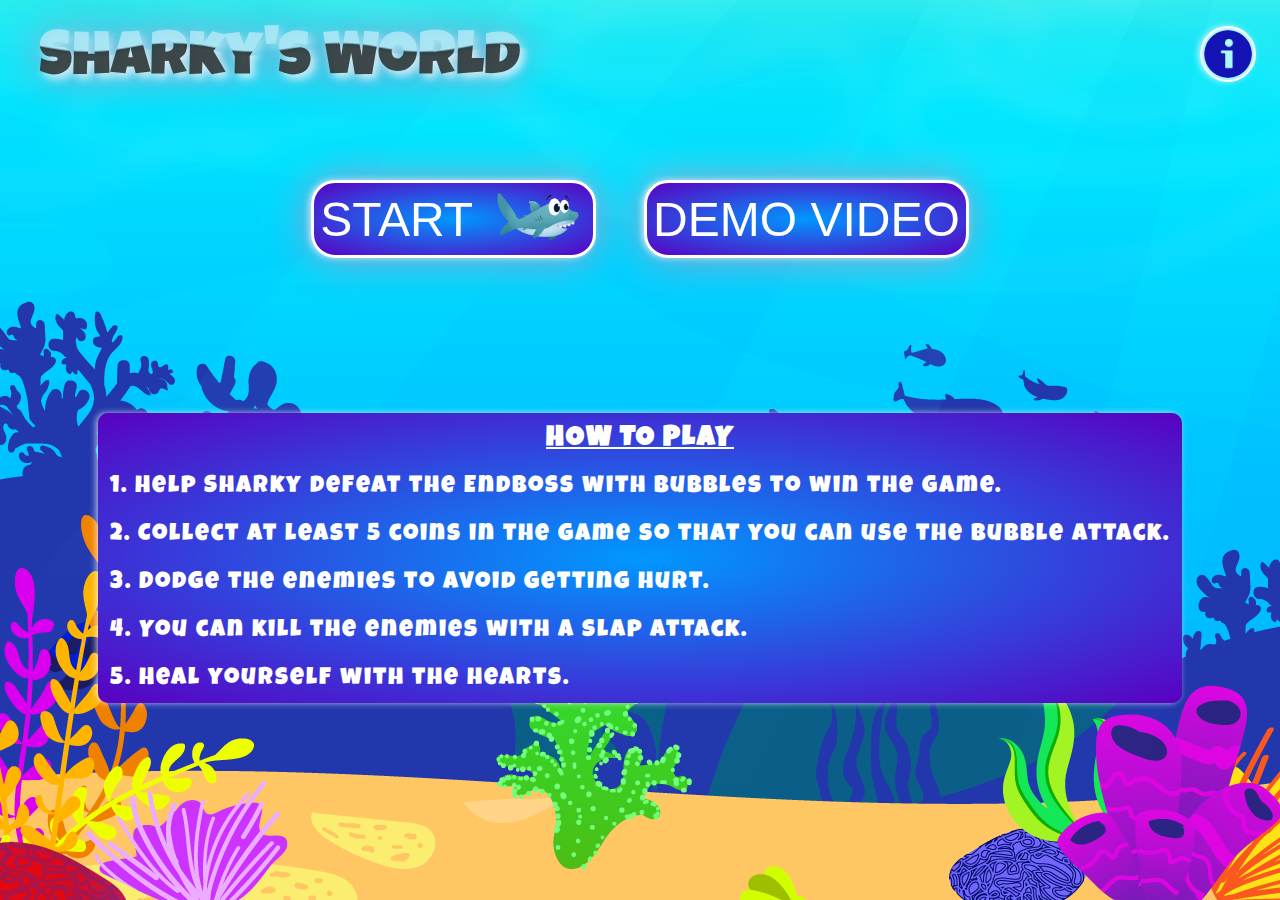
==== commit a428c1ff: "responsive version, clean code" ====
--- a/index.html
+++ b/index.html
@@ -10,6 +10,7 @@
     <link rel="shortcut icon" href="./img/fish.png" type="image/x-icon">
     <link rel="stylesheet" href="./start.css">
     <link rel="stylesheet" href="./style.css">
+    <link rel="stylesheet" href="./media_queries.css">
     <!-- JSON -->
     <script src="./js/images_character.js"></script>
     <script src="./js/images_enemies.js"></script>
@@ -86,7 +87,6 @@
         <!-- START BUTTON AND DEMO GAME BUTTON END -->
 
         <!-- GAME DESCRIPTION -->
-
         <div class="game-description">
             <h3>HOW TO PLAY</h3>
             <span> 1. </span> <span> Help Sharky defeat the Endboss with bubbles to win the game. </span> <br> <br>
@@ -204,11 +204,12 @@
         </canvas>
         <!-- GAME SCREEN END -->
 
+        <!-- MOBILE BUTTONS -->
         <div class="mobil-keys">
-            <img id="btn-left" src="./img/keys/left.png">
             <img id="btn-right" src="./img/keys/right.png">
             <img id="btn-up" src="./img/keys/up.png">
             <img id="btn-down" src="./img/keys/down.png">
+            <img id="btn-left" src="./img/keys/left.png">
             <img id="btn-attack" class="bubble-key-img" src="./img/sharkie/attack/bubble_trap/op1_with_bubble/7.png">
         </div>
 
@@ -217,7 +218,7 @@
 
     <!-- GAME OVER SCREEN -->
     <div id="gameover-img" class="d-none gameover-img">
-        <img src="./img/botones/titles/game_over/Recurso 11.png">
+        <img class="gameover" src="./img/botones/titles/game_over/Recurso 11.png">
         <audio class="d-none" id="audio-gameover" src="./audio/gameover.mp3"></audio>
     </div>
 
--- a/start.css
+++ b/start.css
@@ -68,7 +68,7 @@
     border-radius: 100%;
     border: 2px solid white;
     position: absolute;
-    top: -75px;
+    top: -60px;
     right: -100px;
     height: 48px;
     box-shadow: -2px 0px 6px 0px #fdfdfdad;
@@ -83,6 +83,7 @@
     min-width: 100vw;
     background-image: url('./img/background/legacy/Light/1.png');
     background-position: center;
+    background-repeat: no-repeat;
 }
 
 .start-page-btn {
--- a/style.css
+++ b/style.css
@@ -180,9 +180,7 @@
     width: 720px;
 }
 
-canvas {
-    display: block;
-}
+/* MOBILE KEYS */
 
 .mobil-keys {
     max-width: 720px;
@@ -191,10 +189,7 @@
     justify-content: space-around;
     align-items: center;
     background: #FFC764;
-}
-
-.mobil-keys img {
-    margin-bottom: 20px;
+    padding-top: 10px;
 }
 
 .mobil-keys img:hover {
@@ -204,148 +199,4 @@
 .bubble-key-img {
     height: 150px;
     margin-top: -28px;
-}
-
-@media (max-width: 850px) {
-    .rule {
-        flex-direction: column;
-        align-items: center;
-    }
-
-    .popUpWindow {
-        top: 50%;
-        max-height: 75%;
-        border-radius: 0;
-    }
-
-    .top-6 {
-        top: 6px;
-    }
-
-    .key-rules-box {
-        flex-direction: column;
-        justify-content: center;
-    }
-
-    .key-rules-box img {
-        margin-right: 0 !important;
-    }
-
-    .instrution {
-        margin-right: 16px;
-    }
-}
-
-@media (max-width: 700px) {
-    svg {
-        display: none;
-    }
-
-    .rules-img {
-        right: 12px;
-    }
-
-    .mobile-header {
-        display: block;
-        top: 50px;
-    }
-
-    .start-page-btn {
-        flex-direction: column;
-        align-items: center;
-    }
-
-    .start-btn {
-        margin-right: 0 !important;
-        margin-bottom: 8px;
-    }
-
-    .game-description {
-        font-size: 18px;
-        padding: 4px;
-        margin: 2px;
-    }
-}
-
-@media (max-width: 400px) {
-    .mobile-header {
-        font-size: 32px;
-    }
-
-    .rules-img {
-        top: 12px;
-    }
-
-    .start-btn, .demo-btn {
-        font-size: 36px;
-    }
-
-    .game-description {
-        letter-spacing: 0;
-    }
-}
-
-@media (max-width: 350px) {
-
-    .game-description {
-        font-size: 14px;
-    }
-
-    .start-btn, .demo-btn {
-        font-size: 28px;
-    }
-
-    .start-btn-box img {
-        width: 120px;
-    }
-
-    .instruction {
-        font-size: 40px;
-    }
-}
-
-
-/* GAME CANVAS */
-@media only screen and (max-width: 720px) {
-    canvas {
-        width: 100%;
-        border: none;
-        box-shadow: none;
-        border-radius: 0;
-        margin-top: 0;
-    }
-
-    #lobby-btn {
-        display: none;
-    }
-
-    #info-btn-open {
-        display: none;
-    }
-
-    .mobil-keys {
-        display: flex;
-    }
-
-    #infobar {
-        display: none;
-    }
-
-    #info-btn-close {
-        display: none;
-    }
-}
-
-@media only screen and (max-height: 480px) {
-    canvas {
-        height: calc(100% - 70px);
-        border: none;
-        box-shadow: none;
-        border-radius: 0;
-        margin-top: 0;
-    }
-
-    .mobil-keys {
-        display: flex;
-    }
 }--- a/media_queries.css
+++ b/media_queries.css
@@ -0,0 +1,223 @@
+canvas {
+    display: block;
+}
+
+@media (height: 1180px) {
+    .rules-img {
+        top: 60px !important;
+    }
+
+    svg {
+        margin-top: 60px !important;
+    }
+}
+
+@media (max-width: 1150px) {
+    .close-video-img {
+        right: 10px;
+    }
+
+    #video-popUp video {
+        max-width: 700px;
+        height: auto; 
+        margin: 6px;
+    }
+
+    .gameover {
+        width: 50vw;
+    }
+
+    .mobil-keys {
+        display: flex;
+        border: 6px solid white;
+        border-radius: 10px;
+    }
+}
+
+@media (max-width: 900px) {
+    .rules-img {
+        top: 10px;
+    }
+
+    svg {
+        margin-top: 12px;
+    }
+
+    .rule {
+        flex-direction: column;
+        align-items: center;
+    }
+
+    .popUpWindow {
+        top: 50%;
+        max-height: 75%;
+        border-radius: 0;
+    }
+
+    .top-6 {
+        top: 6px;
+    }
+
+    .key-rules-box {
+        flex-direction: column;
+        justify-content: center;
+    }
+
+    .key-rules-box img {
+        margin-right: 0 !important;
+    }
+
+    .instrution {
+        margin-right: 16px;
+    }
+}
+
+@media (max-width: 700px) {
+    svg {
+        display: none;
+    }
+
+    .rules-img {
+        right: 12px;
+    }
+
+    .mobile-header {
+        display: block;
+        top: 50px;
+    }
+
+    .start-page-btn {
+        flex-direction: column;
+        align-items: center;
+    }
+
+    .start-btn {
+        margin-right: 0 !important;
+        margin-bottom: 8px;
+    }
+
+    .game-description {
+        font-size: 18px;
+        padding: 4px;
+        margin: 2px;
+    }
+
+    #video-popUp video {
+        max-width: 80vw;
+    }
+
+    .win-img {
+        height: 200px;
+        width: 300px;
+    }
+}
+
+@media (max-width: 400px) {
+    .mobile-header {
+        font-size: 32px;
+    }
+
+    .rules-img {
+        top: 12px;
+    }
+
+    .start-btn, .demo-btn {
+        font-size: 36px;
+    }
+
+    .game-description {
+        letter-spacing: 0;
+    }
+}
+
+@media (max-width: 350px) {
+
+    .game-description {
+        font-size: 14px;
+    }
+
+    .start-btn, .demo-btn {
+        font-size: 28px;
+    }
+
+    .start-btn-box img {
+        width: 120px;
+    }
+
+    .instruction {
+        font-size: 40px;
+    }
+}
+
+
+/* GAME CANVAS */
+@media only screen and (max-width: 720px) {
+    canvas {
+        width: 100%;
+        border: none;
+        box-shadow: none;
+        border-radius: 0;
+        margin-top: 0;
+    }
+
+    #lobby-btn {
+        display: none;
+    }
+
+    #info-btn-open {
+        display: none;
+        right: 6px;
+        top: 0;
+        margin-top: 6px;
+    }
+
+    .mobil-keys {
+        display: flex;
+        border: 0;
+        border-radius: 0;
+    }
+
+    #infobar {
+        display: none;
+    }
+
+    #info-btn-close {
+        display: none;
+    }
+}
+
+@media only screen and (max-height: 480px) {
+    canvas {
+        height: calc(90vh - 70px);
+        width: 100%;
+        border: none;
+        box-shadow: none;
+        border-radius: 0;
+        margin-top: 0;
+    }
+
+    #lobby-btn {
+        display: none;
+    }
+
+    #info-btn-open {
+        display: none;
+        right: 6px;
+        top: 0;
+        margin-top: 6px;
+    }
+
+    .mobil-keys {
+        display: flex;
+        border: 0;
+        border-radius: 0;
+    }
+
+    #infobar {
+        display: none;
+    }
+
+    #info-btn-close {
+        display: none;
+    }
+}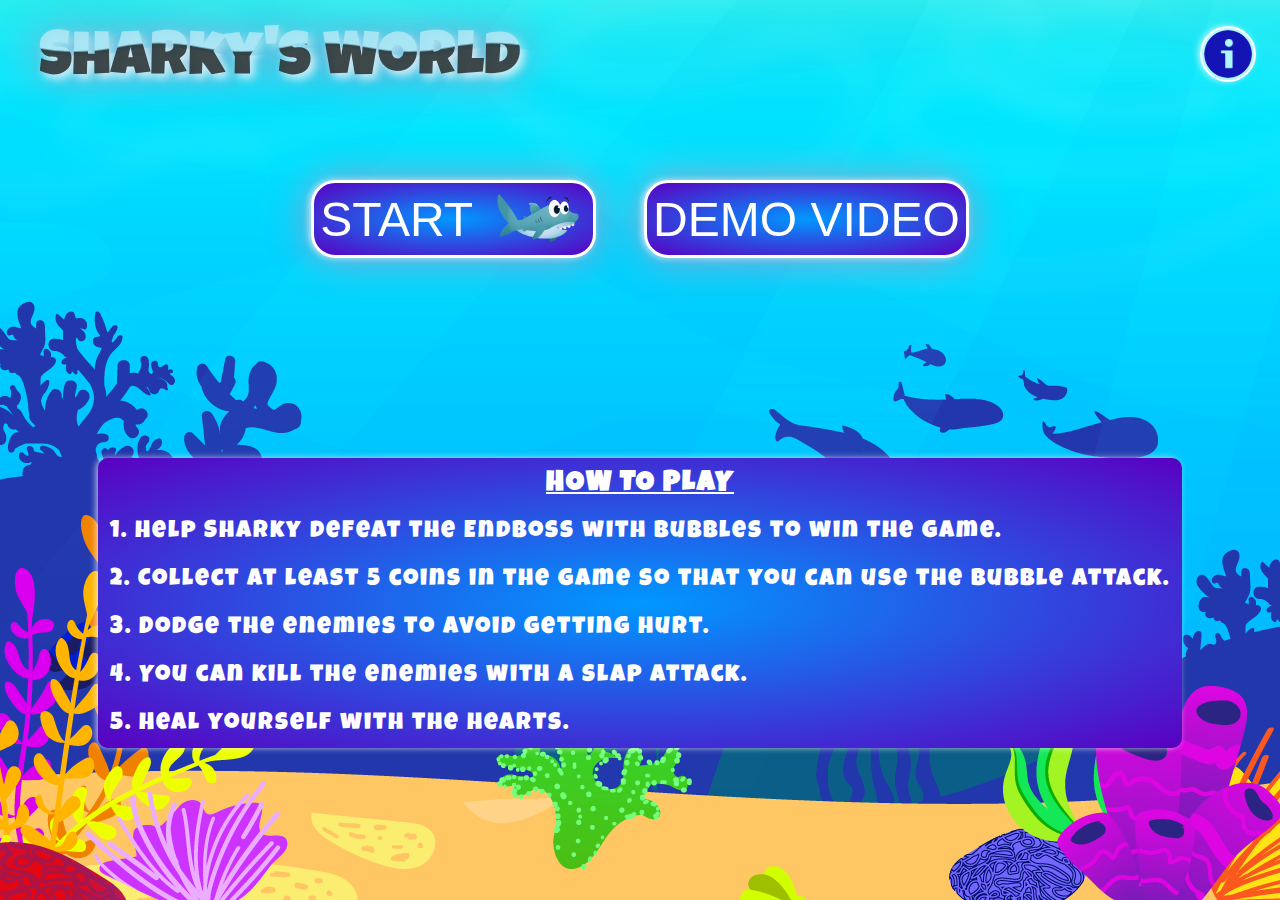
==== commit 3edbc40f: "responsive finish" ====
--- a/index.html
+++ b/index.html
@@ -210,7 +210,7 @@
             <img id="btn-up" src="./img/keys/up.png">
             <img id="btn-down" src="./img/keys/down.png">
             <img id="btn-left" src="./img/keys/left.png">
-            <img id="btn-attack" class="bubble-key-img" src="./img/sharkie/attack/bubble_trap/op1_with_bubble/7.png">
+            <img id="btn-attack" class="bubble-key-img" src="./img/sharkie/attack/bubble_trap/bubble.png">
         </div>
 
     </div>
--- a/start.css
+++ b/start.css
@@ -131,7 +131,7 @@
 
 .game-description {
     position: absolute;
-    top: 45%;
+    top: 50%;
     font-size: 24px;
     color: white;
     padding: 12px;
@@ -229,7 +229,7 @@
 
 .instruction {
     color: white;
-    margin-top: 36px;
+    margin-top: 50px;
     font-size: 52px;
     margin-left: 8px;
     margin-right: 8px;
--- a/style.css
+++ b/style.css
@@ -183,7 +183,6 @@
 /* MOBILE KEYS */
 
 .mobil-keys {
-    max-width: 720px;
     max-height: 70px;
     display: none;
     justify-content: space-around;
@@ -192,11 +191,17 @@
     padding-top: 10px;
 }
 
+.mobil-keys img {
+    margin: 6px;
+}
+
 .mobil-keys img:hover {
     cursor: pointer;
 }
 
 .bubble-key-img {
-    height: 150px;
-    margin-top: -28px;
+    height: 32px;
+    border: 6px solid #042FFE;
+    border-radius: 100%;
+    outline: #042FFE solid 4px;
 }--- a/media_queries.css
+++ b/media_queries.css
@@ -51,7 +51,6 @@
     .popUpWindow {
         top: 50%;
         max-height: 75%;
-        border-radius: 0;
     }
 
     .top-6 {
@@ -72,6 +71,18 @@
     }
 }
 
+@media (max-height: 820px) {
+    canvas {
+        margin-top: 0;
+    }
+
+    .mobil-keys {
+        display: flex;
+        border: 6px solid white;
+        border-radius: 10px;
+    }
+}
+
 @media (max-width: 700px) {
     svg {
         display: none;
@@ -83,12 +94,14 @@
 
     .mobile-header {
         display: block;
-        top: 50px;
+        top: 25px;
     }
 
     .start-page-btn {
         flex-direction: column;
         align-items: center;
+        top: 10%;
+        margin-top: 10%;
     }
 
     .start-btn {
@@ -112,6 +125,52 @@
     }
 }
 
+@media (max-height: 600px) {
+    .start-page-btn span {
+        font-size: 24px;
+    }
+
+    .demo-btn {
+        margin-bottom: 6px;
+        margin-left: 4px;
+    }
+    
+    .game-description {
+        font-size: 16px;
+        margin-top: -8px;
+    }
+
+    .popUpWindow {
+        top: 50%;
+        max-height: 75%;
+    }
+}
+
+@media (max-height: 420px) {
+    .start-page-btn span {
+        font-size: 24px;
+    }
+
+    .demo-btn {
+        margin-bottom: 6px;
+        margin-left: 4px;
+    }
+    
+    .game-description {
+        font-size: 12px;
+        margin-top: -8px;
+    }
+
+    #video-popUp video {
+        max-width: 400px;
+    }
+
+    .popUpWindow {
+        top: 50%;
+        max-height: 75%;
+    }
+}
+
 @media (max-width: 400px) {
     .mobile-header {
         font-size: 32px;
@@ -127,6 +186,52 @@
 
     .game-description {
         letter-spacing: 0;
+        margin-top: 20px;
+        top: 40%;
+    }
+}
+
+@media (max-height: 380px) {
+    .mobile-header {
+        top: -5px;
+    }
+
+    .start-page-btn {
+        margin-top: 50px !important;
+        flex-direction: row;
+    }
+
+    .start-page-btn span {
+        font-size: 24px;
+    }
+
+    .demo-btn {
+        margin-bottom: 6px;
+        margin-left: 4px;
+    }
+    
+    .game-description {
+        font-size: 12px;
+        margin-top: -8px;
+        top: 50% !important;
+    }
+
+    .start-btn-box img {
+        width: 120px;
+    }
+}
+
+@media (max-height: 360px) {
+    .start-page-btn {
+        margin-top: 0 !important;
+    }
+
+    .game-description {
+        margin-top: -16px;
+    }
+
+    .game-description h3 {
+        margin-bottom: 12px;
     }
 }
 
@@ -149,6 +254,56 @@
     }
 }
 
+@media (max-width: 300px) {
+    .mobile-header {
+        top: -5px;
+    }
+
+    .start-page-btn {
+        margin-top: 15%;
+    }
+
+    .game-description {
+        top: 45%;
+    }
+}
+
+@media (max-height: 280px) {
+    .mobile-header {
+        top: -20px;
+        font-size: 32px;
+    }
+
+    .start-page-btn {
+        margin-top: 20px !important;
+    }
+
+    .start-page-btn span {
+        font-size: 12px;
+    }
+
+    .start-btn-box {
+        height: 40px;
+    }
+
+    .start-btn-box img {
+        width: 100px;
+    }
+
+    .game-description {
+        margin-top: -36px;
+    }
+
+    .game-description h3 {
+        margin-bottom: 12px;
+    }
+
+    .close-video-img {
+        height: 24px;
+        top: -16px;
+        right: -36px;
+    }
+}
 
 /* GAME CANVAS */
 @media only screen and (max-width: 720px) {
@@ -188,8 +343,8 @@
 
 @media only screen and (max-height: 480px) {
     canvas {
-        height: calc(90vh - 70px);
-        width: 100%;
+        height: calc(100vh - 70px);
+        width: 100vw;
         border: none;
         box-shadow: none;
         border-radius: 0;
